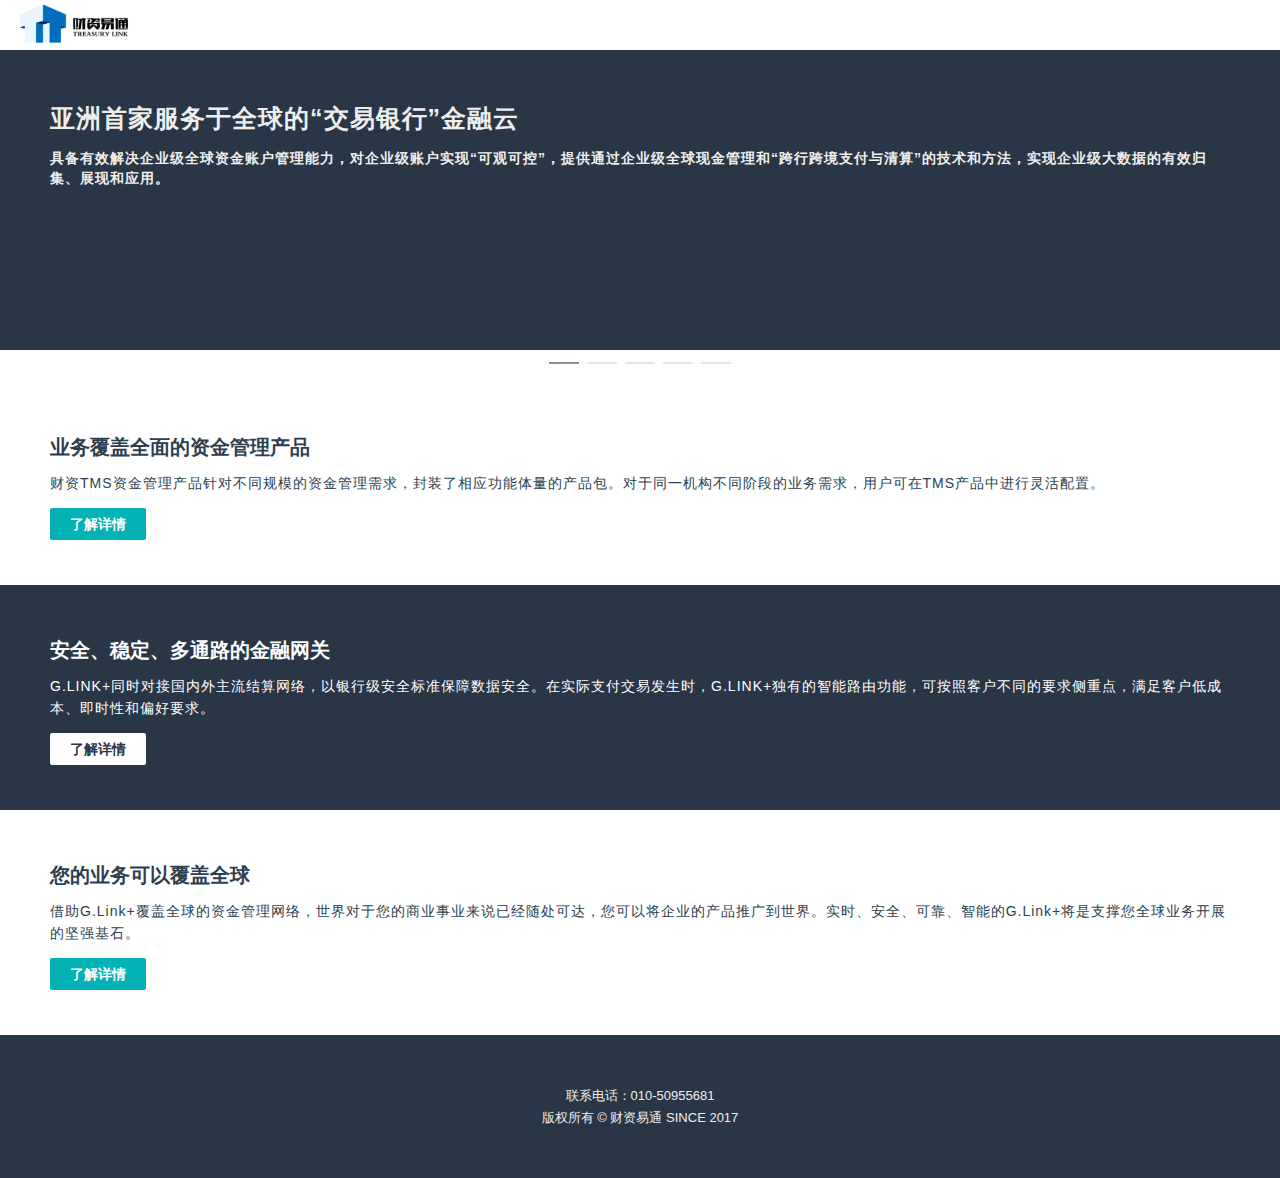
==== index.html @ 0f8bea75 "And" ====
<!DOCTYPE html><html><head><meta charset=utf-8><meta name=viewport content="width=device-width,initial-scale=1,maximum-scale=1,user-scalable=no"><title>王安安</title><style>* {
      -webkit-tap-highlight-color: transparent;
      outline: 0;
      margin: 0;
      padding: 0;
      vertical-align: baseline;
    }

    body,
    h1,
    h2,
    h3,
    h4,
    h5,
    h6,
    hr,
    p,
    blockquote,
    dl,
    dt,
    dd,
    ul,
    ol,
    li,
    pre,
    form,
    fieldset,
    legend,
    button,
    input,
    textarea,
    th,
    td {
      margin: 0;
      padding: 0;
      vertical-align: baseline;
    }

    img {
      border: 0 none;
      vertical-align: top;
    }

    i,
    em {
      font-style: normal;
    }

    ol,
    ul {
      list-style: none;
    }

    input,
    select,
    button,
    h1,
    h2,
    h3,
    h4,
    h5,
    h6 {
      font-size: 100%;
      font-family: inherit;
    }

    table {
      border-collapse: collapse;
      border-spacing: 0;
    }

    a {
      text-decoration: none;
      color: #666;
    }

    body {
      margin: 0 auto;
      min-width: 320px;
      max-width: 640px;
      height: 100%;
      font-size: 14px;
      fon-family: -apple-system, Helvetica, sans-serif;
      line-height: 1.5;
      color: #666;
      -webkit-text-size-adjust: 100% !important;
      text-size-adjust: 100% !important;
    }

    input[type="text"],
    textarea {
      -webkit-appearance: none;
      -moz-appearance: none;
      appearance: none;
    }

    html {
      height: 100%;
    }

    body {
      padding: 0;
      margin: 0;
      height: 100%;
      width:100%;
    }

    .loading {
      position: absolute;
      width: 100%;
      height: 100%;
      z-index: 100000;
      background: #eee;
      text-align: center;
      line-height: 200px;
      font-weight: bold;
      font-size: 20px;
      display: flex;
      align-items: center;
      justify-content: center;
    }

    .dont-wor p {
      font-size: 15px;
      height: 65px;
      line-height: 65px;
      width: 200px;
      border-radius: 5px;
      background: #fff;
      box-shadow: 0 5px 10px rgba(27, 55, 75, 0.08);
      text-align: center;
      font-weight: bold;
      color: #777;
    }

    .hidden {
      display: none;
    }</style><link href=static/css/app.dd71529682aca84aa754d8d4bb43522d.css rel=stylesheet></head><body><div class=loading id=loading><div class=dont-wor><p>财资易通正在思考...</p></div></div><div id=app></div><script type=text/javascript>window.onload = function() {
      console.log('财资易通前端工程师:  王安安 Tel: 133-7017-5513');
      var loading = document.getElementById('loading')
      loading.classList.add('hidden')
    }</script><script type=text/javascript src=static/js/manifest.0c22a8802032e610349a.js></script><script type=text/javascript src=static/js/vendor.7a10f48c03754f0369a7.js></script><script type=text/javascript src=static/js/app.f0e5da1cf0d9922ec4e8.js></script></body></html>
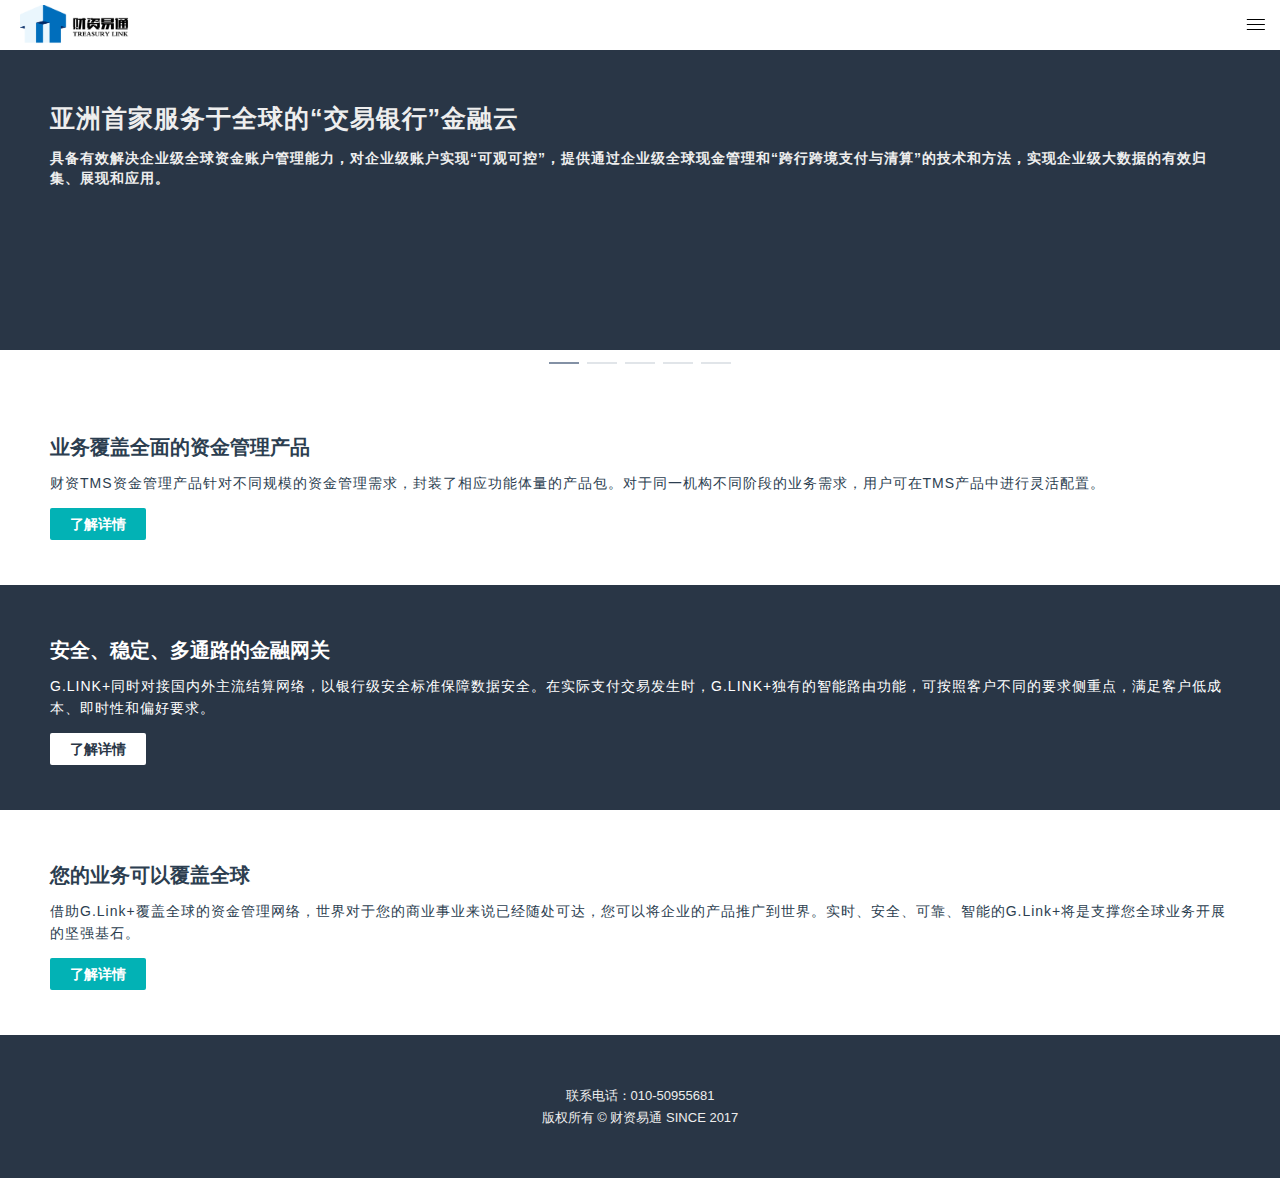
==== commit 9123783d: "dasd" ====
--- a/index.html
+++ b/index.html
@@ -1,4 +1,4 @@
-<!DOCTYPE html><html><head><meta charset=utf-8><meta name=viewport content="width=device-width,initial-scale=1,maximum-scale=1,user-scalable=no"><title>王安安</title><style>* {
+<!DOCTYPE html><html><head><meta charset=utf-8><meta name=viewport content="width=device-width,initial-scale=1,maximum-scale=1,user-scalable=no"><title>王安安</title><link rel="" href=./src/assets/iconfont/iconfont.css><style>* {
       -webkit-tap-highlight-color: transparent;
       outline: 0;
       margin: 0;
@@ -135,8 +135,8 @@
 
     .hidden {
       display: none;
-    }</style><link href=static/css/app.dd71529682aca84aa754d8d4bb43522d.css rel=stylesheet></head><body><div class=loading id=loading><div class=dont-wor><p>财资易通正在思考...</p></div></div><div id=app></div><script type=text/javascript>window.onload = function() {
+    }</style><link href=static/css/app.643ffbf3c2553cfa3de88f88b2e221dc.css rel=stylesheet></head><body><div class=loading id=loading><div class=dont-wor><p>财资易通正在思考 <i class=el-icon-loading></i></p></div></div><div id=app></div><script type=text/javascript>window.onload = function() {
       console.log('财资易通前端工程师:  王安安 Tel: 133-7017-5513');
       var loading = document.getElementById('loading')
       loading.classList.add('hidden')
-    }</script><script type=text/javascript src=static/js/manifest.0c22a8802032e610349a.js></script><script type=text/javascript src=static/js/vendor.7a10f48c03754f0369a7.js></script><script type=text/javascript src=static/js/app.f0e5da1cf0d9922ec4e8.js></script></body></html>+    }</script><script type=text/javascript src=static/js/manifest.75a06856520c2c9e9782.js></script><script type=text/javascript src=static/js/vendor.7a10f48c03754f0369a7.js></script><script type=text/javascript src=static/js/app.bb46f2aad474deaab8df.js></script></body></html>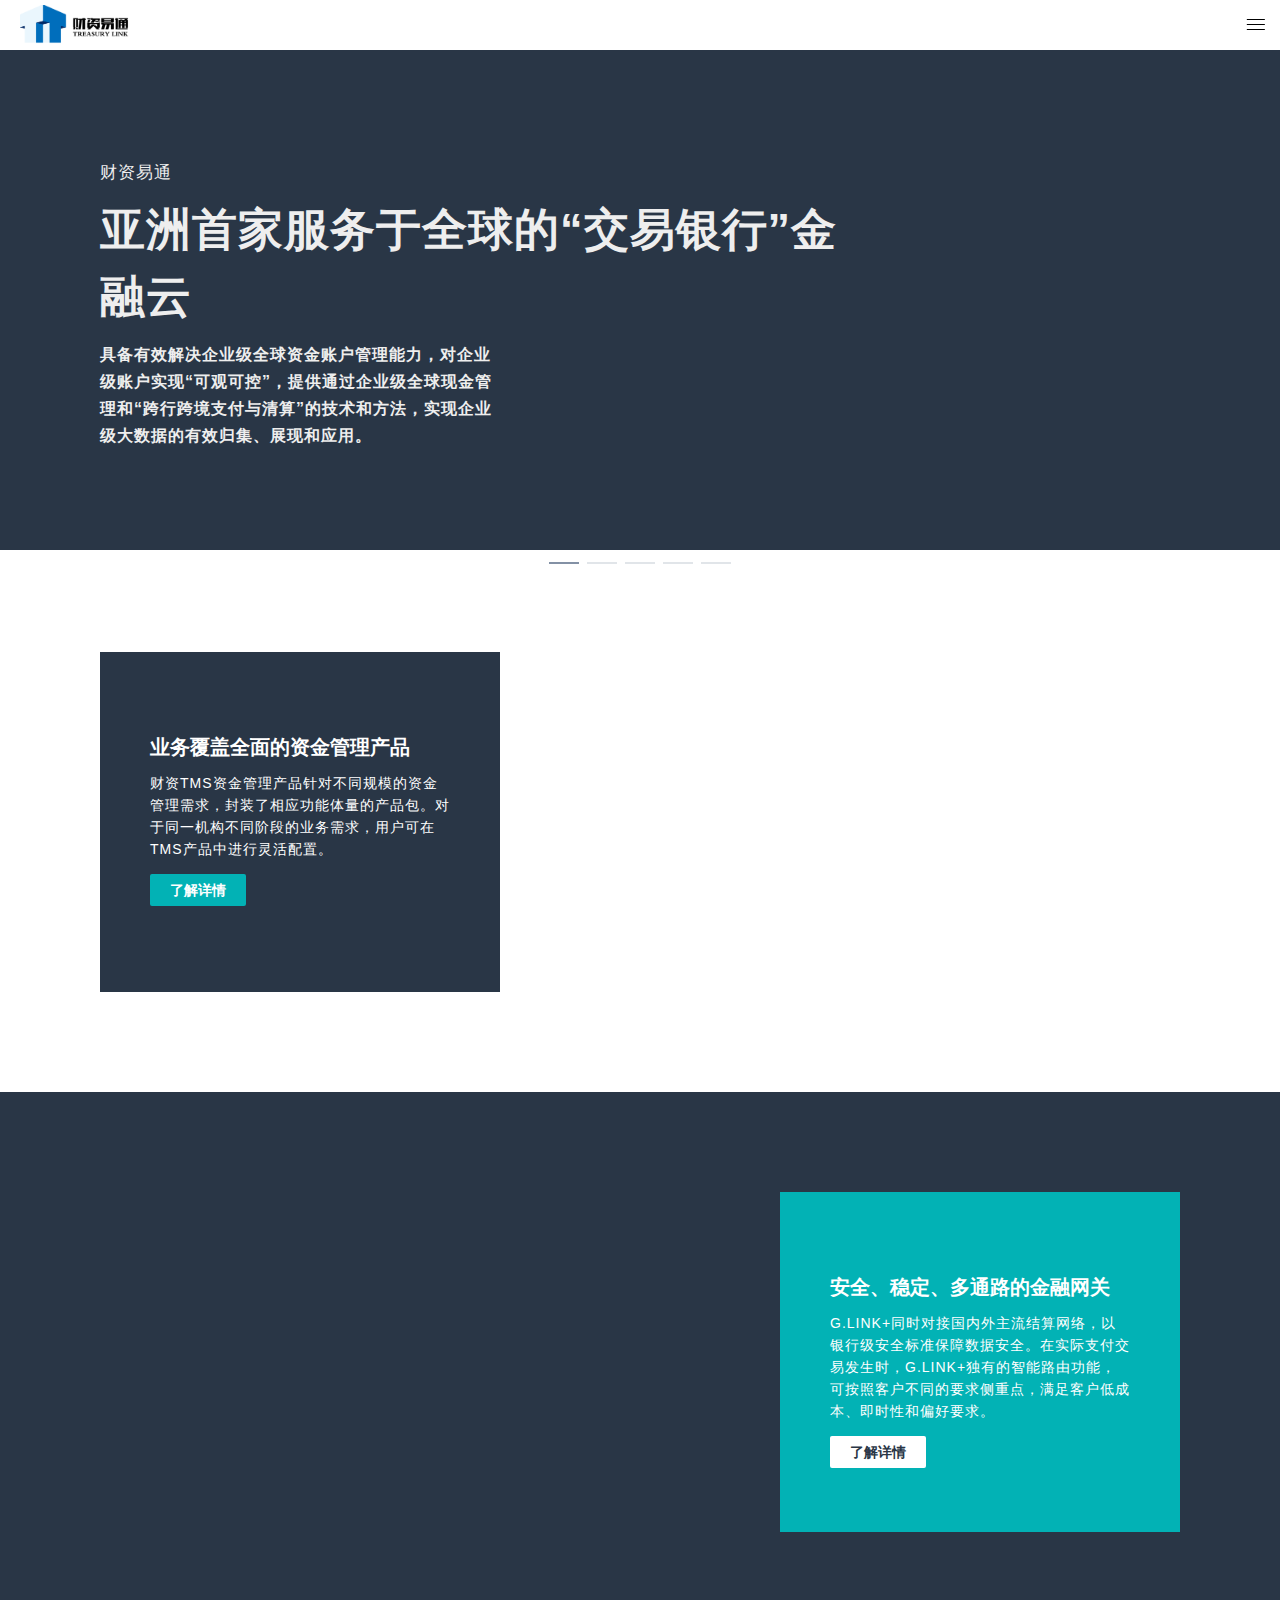
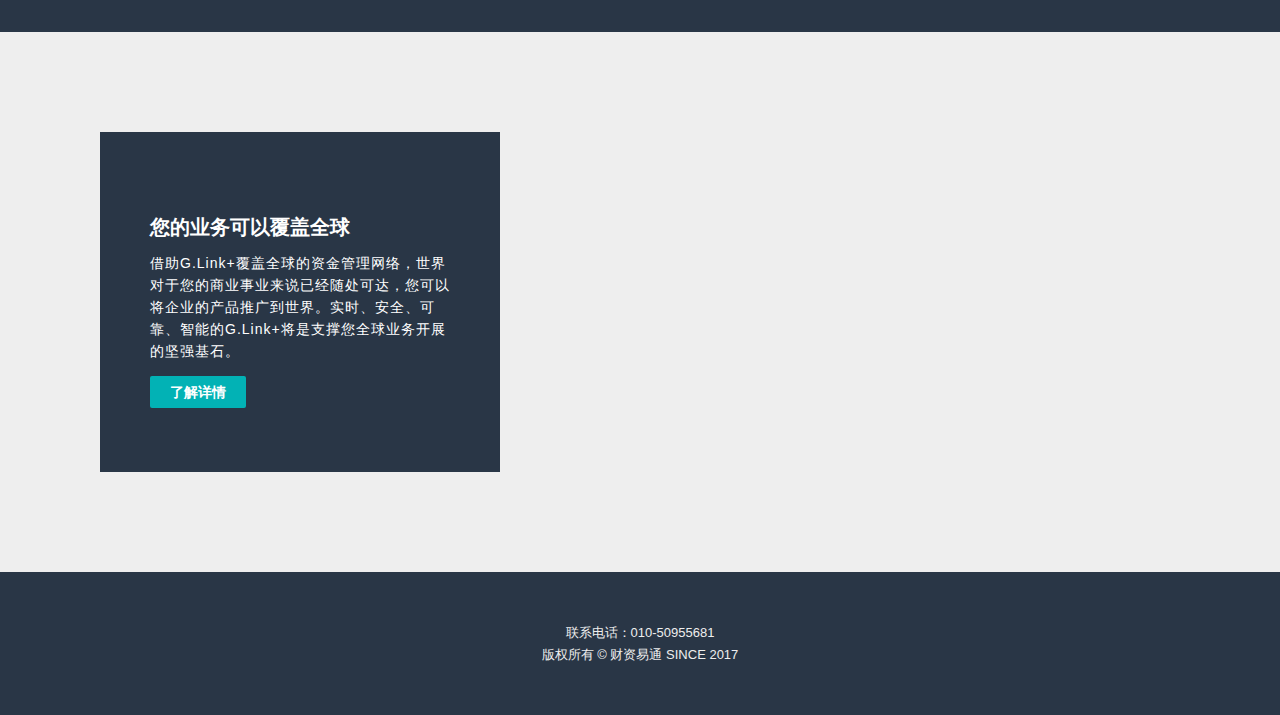
==== commit 530e9c00: "Dasd" ====
--- a/index.html
+++ b/index.html
@@ -1,4 +1,4 @@
-<!DOCTYPE html><html><head><meta charset=utf-8><meta name=viewport content="width=device-width,initial-scale=1,maximum-scale=1,user-scalable=no"><title>王安安</title><link rel="" href=./src/assets/iconfont/iconfont.css><style>* {
+<!DOCTYPE html><html><head><meta charset=utf-8><meta name=viewport content="width=device-width,initial-scale=1,maximum-scale=1,user-scalable=no"><title>财资易通</title><link rel="" href=./src/assets/iconfont/iconfont.css><style>* {
       -webkit-tap-highlight-color: transparent;
       outline: 0;
       margin: 0;
@@ -135,8 +135,8 @@
 
     .hidden {
       display: none;
-    }</style><link href=static/css/app.643ffbf3c2553cfa3de88f88b2e221dc.css rel=stylesheet></head><body><div class=loading id=loading><div class=dont-wor><p>财资易通正在思考 <i class=el-icon-loading></i></p></div></div><div id=app></div><script type=text/javascript>window.onload = function() {
+    }</style><link href=static/css/app.08784548495fd53a86f487ec234f0c5b.css rel=stylesheet></head><body><div class=loading id=loading><div class=dont-wor><p>财资易通正在加载 <i class=el-icon-loading></i></p></div></div><div id=app></div><script type=text/javascript>window.onload = function() {
       console.log('财资易通前端工程师:  王安安 Tel: 133-7017-5513');
       var loading = document.getElementById('loading')
       loading.classList.add('hidden')
-    }</script><script type=text/javascript src=static/js/manifest.75a06856520c2c9e9782.js></script><script type=text/javascript src=static/js/vendor.7a10f48c03754f0369a7.js></script><script type=text/javascript src=static/js/app.bb46f2aad474deaab8df.js></script></body></html>+    }</script><script type=text/javascript src=static/js/manifest.e43e1e8db9e7635ec868.js></script><script type=text/javascript src=static/js/vendor.79db648e384be3a5b4cf.js></script><script type=text/javascript src=static/js/app.7c475d0b588ca1ead726.js></script></body></html>